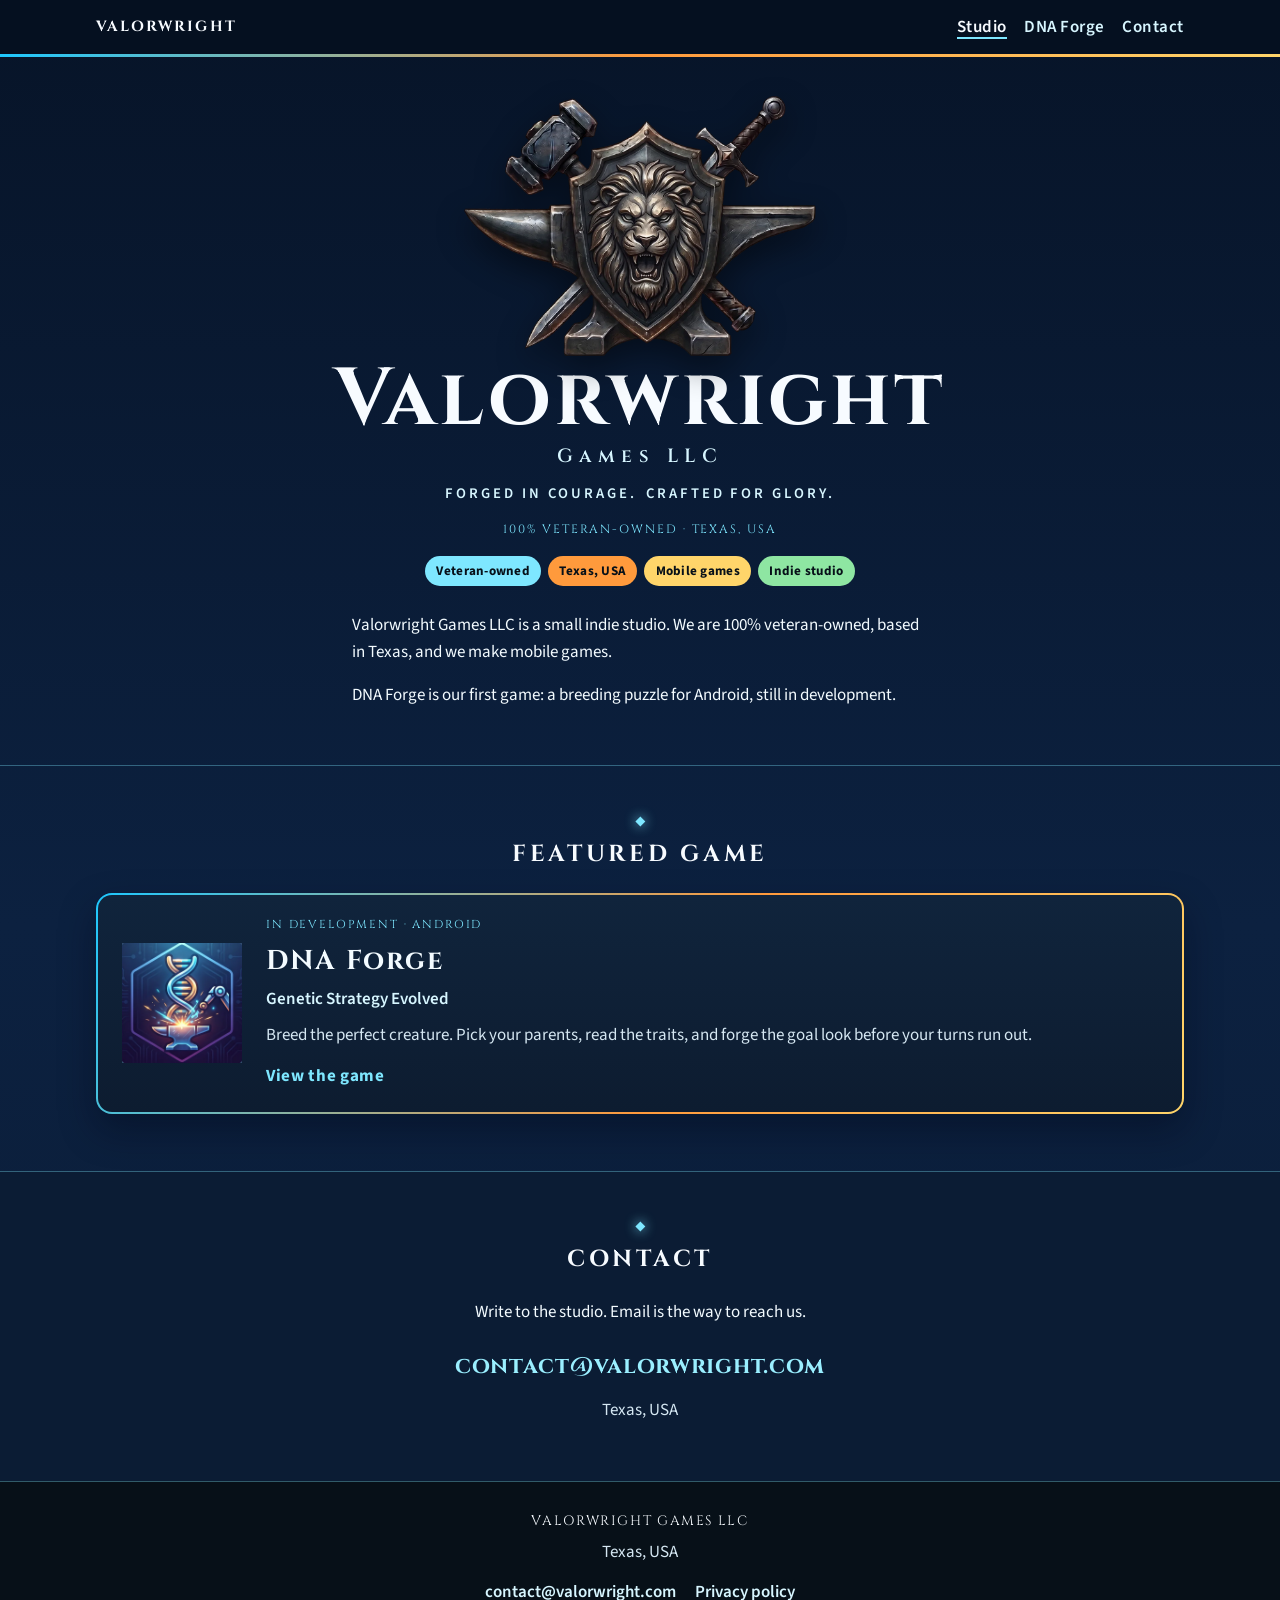
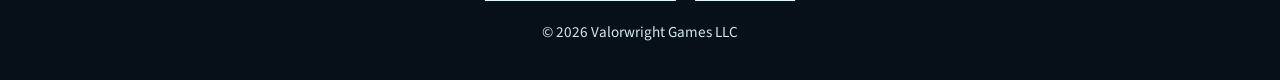
==== index.html @ 097fdd08 "Replace Kilgore with Texas, USA everywhere on the site. Location lines, metadata, structured data, a" ====
<!DOCTYPE html>
<html lang="en">
<head>
  <meta charset="utf-8">
  <meta name="viewport" content="width=device-width, initial-scale=1">
  <title>Valorwright Games — Forged in courage. Crafted for glory.</title>
  <meta name="description" content="Valorwright Games LLC is a 100% veteran-owned indie studio in Texas, USA, making mobile games. Forged in courage. Crafted for glory.">
  <meta name="author" content="Valorwright Games LLC">
  <meta name="theme-color" content="#071428">
  <link rel="canonical" href="https://valorwright.com/">
  <meta property="og:type" content="website">
  <meta property="og:site_name" content="Valorwright Games">
  <meta property="og:title" content="Valorwright Games — Forged in courage. Crafted for glory.">
  <meta property="og:description" content="A 100% veteran-owned indie studio in Texas, USA, making mobile games.">
  <meta property="og:url" content="https://valorwright.com/">
  <meta property="og:image" content="https://valorwright.com/assets/og.jpg">
  <meta property="og:image:width" content="1200">
  <meta property="og:image:height" content="630">
  <meta property="og:image:alt" content="Valorwright Games LLC. Forged in courage. Crafted for glory.">
  <meta name="twitter:card" content="summary_large_image">
  <meta name="twitter:title" content="Valorwright Games — Forged in courage. Crafted for glory.">
  <meta name="twitter:description" content="A 100% veteran-owned indie studio in Texas, USA, making mobile games.">
  <meta name="twitter:image" content="https://valorwright.com/assets/og.jpg">
  <meta name="twitter:image:alt" content="Valorwright Games LLC. Forged in courage. Crafted for glory.">
  <link rel="icon" href="/favicon.ico?v=2" sizes="any">
  <link rel="icon" type="image/png" href="/favicon-32.png?v=2" sizes="32x32">
  <link rel="apple-touch-icon" href="/apple-touch-icon.png?v=2">
  <link rel="preload" href="/fonts/cinzel-latin.woff2" as="font" type="font/woff2" crossorigin>
  <link rel="preload" href="/fonts/source-sans-3-latin.woff2" as="font" type="font/woff2" crossorigin>
  <link rel="preload" href="/assets/emblem.webp" as="image">
  <link rel="stylesheet" href="/css/styles.css?v=2">
  <script type="application/ld+json">
  {
    "@context": "https://schema.org",
    "@type": "Organization",
    "name": "Valorwright Games LLC",
    "url": "https://valorwright.com/",
    "logo": "https://valorwright.com/apple-touch-icon.png",
    "email": "contact@valorwright.com",
    "slogan": "Forged in courage. Crafted for glory.",
    "address": {
      "@type": "PostalAddress",
      "addressRegion": "TX",
      "addressCountry": "US"
    }
  }
  </script>
</head>
<body>
  <a class="skip" href="#content">Skip to content</a>
  <header class="site-header">
    <div class="wrap header-inner">
      <a class="brand" href="/">Valorwright</a>
      <nav aria-label="Primary">
        <ul>
          <li><a href="/" aria-current="page">Studio</a></li>
          <li><a href="/dna-forge/">DNA Forge</a></li>
          <li><a href="/#contact">Contact</a></li>
        </ul>
      </nav>
    </div>
  </header>
  <main id="content">
    <section class="hero wrap" aria-labelledby="studio-name">
      <img class="crest" src="/assets/emblem.webp" width="1100" height="814" alt="Studio crest: a bronze lion on a steel shield, set over an anvil with a hammer and a sword." fetchpriority="high">
      <h1 id="studio-name">Valorwright <span class="legal">Games LLC</span></h1>
      <p class="tagline">
        <span>Forged in courage.</span>
        <span>Crafted for glory.</span>
      </p>
      <p class="mark">100% veteran-owned · Texas, USA</p>
      <ul class="chips" aria-label="Studio at a glance">
        <li>Veteran-owned</li>
        <li>Texas, USA</li>
        <li>Mobile games</li>
        <li>Indie studio</li>
      </ul>
      <div class="lede">
        <p>Valorwright Games LLC is a small indie studio. We are 100% veteran-owned, based in Texas, and we make mobile games.</p>
        <p>DNA Forge is our first game: a breeding puzzle for Android, still in development.</p>
      </div>
    </section>

    <section class="section band" aria-labelledby="featured-title">
      <div class="wrap">
        <h2 class="section-title" id="featured-title">Featured game</h2>
        <article class="game-card">
          <a href="/dna-forge/">
            <img src="/assets/dna-forge-icon.webp" width="512" height="512" alt="" loading="lazy" decoding="async">
            <div>
              <p class="kicker">In development · Android</p>
              <h3>DNA Forge</h3>
              <p class="card-tag">Genetic Strategy Evolved</p>
              <p class="card-copy">Breed the perfect creature. Pick your parents, read the traits, and forge the goal look before your turns run out.</p>
              <p class="cta">View the game</p>
            </div>
          </a>
        </article>
      </div>
    </section>

    <section class="section contact-band" id="contact" aria-labelledby="contact-title">
      <div class="wrap contact-inner">
        <h2 class="section-title" id="contact-title">Contact</h2>
        <p>Write to the studio. Email is the way to reach us.</p>
        <a class="mail" href="mailto:contact@valorwright.com">contact@valorwright.com</a>
        <p class="where">Texas, USA</p>
      </div>
    </section>
  </main>
  <footer class="site-footer">
    <div class="wrap">
      <p class="footer-brand">Valorwright Games LLC</p>
      <p class="footer-place">Texas, USA</p>
      <ul class="footer-links">
        <li><a href="mailto:contact@valorwright.com">contact@valorwright.com</a></li>
        <li><a href="/privacy/">Privacy policy</a></li>
      </ul>
      <p class="copyright">© 2026 Valorwright Games LLC</p>
    </div>
  </footer>
</body>
</html>
---- css/styles.css ----
/* Valorwright Games — studio site
   Palette sampled from the studio mark: slate #182727, brass, steel.
   Cinzel and Source Sans 3 are self-hosted (SIL OFL). No third-party requests. */

@font-face {
  font-family: "Cinzel";
  font-style: normal;
  font-weight: 400 900;
  font-display: swap;
  src: url("../fonts/cinzel-latin.woff2") format("woff2");
  unicode-range: U+0000-00FF, U+0131, U+0152-0153, U+02BB-02BC, U+02C6, U+02DA, U+02DC, U+0304, U+0308, U+0329, U+2000-206F, U+20AC, U+2122, U+2191, U+2193, U+2212, U+2215, U+FEFF, U+FFFD;
}

@font-face {
  font-family: "Source Sans 3";
  font-style: normal;
  font-weight: 200 900;
  font-display: swap;
  src: url("../fonts/source-sans-3-latin.woff2") format("woff2");
  unicode-range: U+0000-00FF, U+0131, U+0152-0153, U+02BB-02BC, U+02C6, U+02DA, U+02DC, U+0304, U+0308, U+0329, U+2000-206F, U+20AC, U+2122, U+2191, U+2193, U+2212, U+2215, U+FEFF, U+FFFD;
}

:root {
  --bg: #071428;
  --bg-deep: #071018;
  --raised: #10243c;
  --ink: #f3fbff;
  --muted: #d5e7f2;
  --brass: #ffd56a;
  --brass-deep: #7ee7ff;
  --steel: #d7f6ff;
  --line: rgba(126, 231, 255, 0.35);
  --serif: "Cinzel", "Palatino Linotype", Palatino, "Times New Roman", serif;
  --sans: "Source Sans 3", "Segoe UI", Helvetica, Arial, sans-serif;
  --wrap: 68rem;
  --lab: #071428;
  --lab-ink: #f3fbff;
  --lab-muted: #d5e7f2;
  --cyan: #7ee7ff;
  --amber: #ff9a3c;
  --green: #8ee6a2;
  --heading: #f7fbff;
}

*,
*::before,
*::after {
  box-sizing: border-box;
}

html {
  scroll-behavior: smooth;
}

body {
  margin: 0;
  min-height: 100vh;
  display: flex;
  flex-direction: column;
  background-color: #071428;
  background-image: linear-gradient(180deg, #071428 0%, #0c2140 55%, #0a1c36 100%);
  color: var(--ink);
  font-family: var(--sans);
  font-size: 1.0625rem;
  font-weight: 400;
  line-height: 1.6;
  color-scheme: dark;
}

main {
  flex: 1;
}

img {
  max-width: 100%;
  height: auto;
}

a {
  color: #9aefff;
  text-underline-offset: 0.16em;
}

a:hover {
  color: #fff1c9;
}

:focus-visible {
  outline: 2px solid #9aefff;
  outline-offset: 3px;
}

::selection {
  background: #1ec8ff;
  color: #071018;
}

.skip {
  position: absolute;
  left: 0.75rem;
  top: 0.75rem;
  transform: translateY(-200%);
  background: var(--ink);
  color: var(--bg);
  padding: 0.45rem 0.75rem;
  z-index: 30;
  font-weight: 600;
  text-decoration: none;
}

.skip:focus {
  transform: none;
}

.wrap {
  width: min(100% - 2rem, var(--wrap));
  margin-inline: auto;
}

.site-header {
  position: sticky;
  top: 0;
  z-index: 10;
  background: rgba(6, 16, 32, 0.94);
  border-bottom: 0;
}

.site-header::after {
  content: "";
  display: block;
  height: 3px;
  background: linear-gradient(90deg, #1ec8ff, #ff9a3c, #ffd56a);
}

.header-inner {
  display: flex;
  flex-wrap: wrap;
  align-items: center;
  justify-content: space-between;
  gap: 0.4rem 1.25rem;
  padding-block: 0.85rem;
}

.brand {
  font-family: var(--serif);
  font-weight: 700;
  letter-spacing: 0.14em;
  text-transform: uppercase;
  text-decoration: none;
  color: var(--heading);
  font-size: 0.92rem;
}

.brand:hover {
  color: var(--ink);
}

nav ul {
  display: flex;
  flex-wrap: wrap;
  gap: 0.35rem 1.1rem;
  list-style: none;
  margin: 0;
  padding: 0;
}

nav a {
  color: var(--steel);
  text-decoration: none;
  font-weight: 600;
  letter-spacing: 0.03em;
}

nav a:hover,
nav a[aria-current="page"] {
  color: var(--heading);
}

nav a[aria-current="page"] {
  box-shadow: inset 0 -2px 0 var(--cyan);
}

.hero {
  padding: 1.35rem 0 2.75rem;
  text-align: center;
}

.crest {
  display: block;
  width: min(100%, 18rem);
  margin: 0.4rem auto 0;
  filter: drop-shadow(0 12px 16px rgba(0, 0, 0, 0.45));
}

.hero h1 {
  margin: 0.35rem 0 0;
  font-family: var(--serif);
  font-weight: 700;
  font-size: clamp(1.7rem, 7.4vw, 5.05rem);
  letter-spacing: 0.045em;
  line-height: 0.95;
  color: var(--heading);
  text-wrap: balance;
}

.hero h1 .legal {
  display: block;
  margin-top: 0.55rem;
  font-size: clamp(0.82rem, 2vw, 1.2rem);
  letter-spacing: 0.34em;
  font-weight: 600;
  color: var(--steel);
  text-shadow: none;
}

.tagline {
  display: flex;
  flex-wrap: wrap;
  justify-content: center;
  gap: 0.15rem 0.55rem;
  margin: 1rem 0 0;
  color: var(--steel);
  font-weight: 600;
  letter-spacing: 0.14em;
  text-transform: uppercase;
  font-size: 0.78rem;
}

.mark {
  margin: 0.9rem 0 0;
  font-family: var(--serif);
  font-size: 0.75rem;
  letter-spacing: 0.16em;
  text-transform: uppercase;
  color: var(--cyan);
}

.chips {
  display: flex;
  flex-wrap: wrap;
  justify-content: center;
  gap: 0.45rem;
  margin: 1.1rem 0 0;
  padding: 0;
  list-style: none;
}

.chips li {
  padding: 0.28rem 0.7rem;
  border-radius: 999px;
  font-size: 0.82rem;
  font-weight: 700;
  letter-spacing: 0.02em;
  color: #071018;
}

.chips li:nth-child(1) { background: var(--cyan); }
.chips li:nth-child(2) { background: var(--amber); }
.chips li:nth-child(3) { background: var(--brass); }
.chips li:nth-child(4) { background: var(--green); }

.lede {
  max-width: 36rem;
  margin: 1.6rem auto 0;
  text-align: left;
}

.lede p,
.prose p {
  margin: 0 0 1rem;
}

.lede p:last-child,
.prose p:last-child {
  margin-bottom: 0;
}

.section {
  padding: 2.4rem 0 2.8rem;
}

.band {
  border-top: 1px solid var(--line);
}

.section-title {
  margin: 0 0 1.25rem;
  text-align: center;
  font-family: var(--serif);
  font-weight: 700;
  font-size: clamp(1.1rem, 2.3vw, 1.45rem);
  letter-spacing: 0.16em;
  text-transform: uppercase;
  text-wrap: balance;
  color: var(--heading);
}

.section-title::before {
  content: "";
  display: block;
  width: 0.42rem;
  height: 0.42rem;
  margin: 0 auto 0.7rem;
  background: var(--cyan);
  transform: rotate(45deg);
  box-shadow: 0 0 12px var(--cyan);
}

.game-card a {
  display: grid;
  gap: 1.1rem;
  align-items: center;
  padding: 1.1rem;
  text-decoration: none;
  color: inherit;
  background:
    linear-gradient(#10243c, #0d1c30) padding-box,
    linear-gradient(120deg, #1ec8ff, #ff9a3c 55%, #ffd56a) border-box;
  border: 2px solid transparent;
  border-radius: 1rem;
  box-shadow: 0 16px 36px rgba(0, 8, 24, 0.4);
  transition: transform 0.18s ease, box-shadow 0.18s ease;
}

.game-card a:hover {
  transform: translateY(-3px);
  box-shadow: 0 0 28px rgba(80, 210, 255, 0.28), 0 18px 36px rgba(0, 8, 24, 0.45);
  color: inherit;
}

.game-card img {
  width: 6.25rem;
  justify-self: center;
}

.kicker {
  margin: 0 0 0.3rem;
  font-family: var(--serif);
  font-size: 0.72rem;
  letter-spacing: 0.16em;
  text-transform: uppercase;
  color: var(--cyan);
}

.game-card h3 {
  margin: 0;
  font-family: var(--serif);
  font-size: 1.7rem;
  letter-spacing: 0.06em;
  font-weight: 700;
}

.card-tag {
  margin: 0.2rem 0 0.55rem;
  color: var(--steel);
  font-weight: 600;
}

.card-copy {
  margin: 0;
  color: var(--muted);
}

.cta {
  display: inline-block;
  margin: 0.85rem 0 0;
  color: var(--cyan);
  font-weight: 700;
  letter-spacing: 0.04em;
}

.game-card a:hover .cta {
  text-decoration: underline;
  text-underline-offset: 0.16em;
}

.contact-band {
  background: #0b1c34;
  border-top: 1px solid var(--line);
}

.contact-inner {
  max-width: 36rem;
  margin-inline: auto;
  text-align: center;
}

.mail {
  display: inline-block;
  margin-top: 0.35rem;
  font-family: var(--serif);
  font-size: clamp(1.05rem, 2.4vw, 1.45rem);
  letter-spacing: 0.03em;
  font-weight: 700;
  text-decoration: none;
}

.mail:hover {
  text-decoration: underline;
  text-underline-offset: 0.16em;
}

.where {
  margin: 0.7rem 0 0;
  color: var(--muted);
}

.site-footer {
  background: var(--bg-deep);
  border-top: 1px solid var(--line);
  padding: 1.8rem 0 2.2rem;
  color: var(--muted);
  text-align: center;
}

.footer-brand {
  margin: 0;
  font-family: var(--serif);
  letter-spacing: 0.12em;
  text-transform: uppercase;
  color: var(--heading);
  font-size: 0.85rem;
}

.footer-place {
  margin: 0.35rem 0 0;
}

.footer-links {
  display: flex;
  flex-wrap: wrap;
  justify-content: center;
  gap: 0.4rem 1.2rem;
  list-style: none;
  margin: 0.85rem 0 0;
  padding: 0;
}

.footer-links a {
  color: var(--steel);
  font-weight: 600;
}

.footer-links a:hover,
.footer-links a[aria-current="page"] {
  color: var(--brass);
}

.copyright {
  margin: 0.85rem 0 0;
  font-size: 0.95rem;
}

/* DNA Forge — lab canvas inside the studio frame */
body.page-game {
  background: var(--lab);
}

.game-main {
  background: var(--lab);
  color: var(--lab-ink);
}

.game-hero {
  margin: 0;
  background: transparent;
  padding: 1.6rem 1rem 0.4rem;
}

.game-hero h1 {
  margin: 0;
  line-height: 0;
}

.game-hero img {
  display: block;
  width: min(100%, 46rem);
  height: auto;
  margin-inline: auto;
}

.game-wrap {
  padding-bottom: 3rem;
}

.status-row {
  display: flex;
  flex-wrap: wrap;
  align-items: center;
  gap: 0.9rem 1.15rem;
  margin-top: 1.4rem;
}

.app-icon {
  width: 4.75rem;
  height: auto;
}

.badge {
  display: inline-block;
  margin: 0;
  padding: 0.28rem 0.6rem;
  border: 1px solid var(--cyan);
  border-radius: 999px;
  color: var(--cyan);
  background: rgba(80, 200, 255, 0.1);
  font-family: var(--serif);
  font-size: 0.72rem;
  letter-spacing: 0.14em;
  text-transform: uppercase;
}

.status-line {
  margin: 0.4rem 0 0;
  color: var(--lab-muted);
}

.pitch {
  margin: 1.6rem 0 1.8rem;
  padding: 0 0 0 0.95rem;
  border-left: 2px solid var(--amber);
  color: #f7fbff;
  font-size: clamp(1.2rem, 2.3vw, 1.55rem);
  line-height: 1.45;
  font-weight: 600;
}

.pitch p {
  margin: 0;
}

.game-main .section-title {
  color: var(--lab-ink);
}

.game-main .section-title::before {
  background: var(--cyan);
}

.game-main a {
  color: var(--cyan);
}

.game-main a:hover {
  color: var(--amber);
}

.split {
  display: grid;
  gap: 2rem;
}

.facts {
  margin: 0;
  display: grid;
  gap: 0.55rem;
}

.facts div {
  display: grid;
  grid-template-columns: 6.6rem 1fr;
  gap: 0.55rem;
  align-items: center;
  padding: 0.55rem 0.7rem;
  border-radius: 0.55rem;
  background: rgba(80, 200, 255, 0.1);
  border: 1px solid var(--line);
}

.facts dt {
  margin: 0;
  font-family: var(--serif);
  font-size: 0.72rem;
  letter-spacing: 0.12em;
  text-transform: uppercase;
  color: var(--cyan);
}

.facts div:nth-child(2) dt { color: var(--amber); }
.facts div:nth-child(3) dt { color: var(--brass); }
.facts div:nth-child(4) dt { color: var(--green); }

.facts dd {
  margin: 0;
}

.play-soon {
  display: inline-block;
  margin: 1.15rem 0 0;
  padding: 0.65rem 0.85rem;
  border: 1px dashed rgba(197, 213, 222, 0.55);
  color: #c5d5de;
  background: rgba(6, 12, 20, 0.4);
  font-weight: 600;
  letter-spacing: 0.02em;
  cursor: default;
}

.feature-list {
  list-style: none;
  margin: 0 auto;
  padding: 0;
  max-width: 42rem;
}

.feature-list li {
  position: relative;
  padding: 0.8rem 0 0.8rem 1.35rem;
  border-bottom: 1px solid rgba(182, 236, 248, 0.16);
}

.feature-list li::before {
  content: "";
  position: absolute;
  left: 0;
  top: 1.15rem;
  width: 0.42rem;
  height: 0.42rem;
  background: var(--cyan);
  transform: rotate(45deg);
}

.feature-list li:nth-child(3n)::before { background: var(--amber); }
.feature-list li:nth-child(3n+2)::before { background: var(--brass); }

.gallery {
  display: grid;
  gap: 1.4rem;
}

.gallery figure {
  margin: 0;
}

.gallery img {
  display: block;
  width: 100%;
  border: 1px solid rgba(182, 236, 248, 0.22);
}

.gallery figcaption {
  margin-top: 0.45rem;
  color: var(--lab-muted);
  font-size: 0.95rem;
}

.back {
  margin: 2rem 0 0;
}

/* Privacy and 404 */
.page-head {
  padding: 2rem 0 0.5rem;
  text-align: center;
}

.page-title {
  margin: 0.2rem 0 0.55rem;
  font-family: var(--serif);
  font-weight: 700;
  font-size: clamp(1.8rem, 5vw, 3rem);
  letter-spacing: 0.08em;
  text-transform: uppercase;
  text-wrap: balance;
}

.effective {
  margin: 0;
  color: var(--brass);
  font-family: var(--serif);
  font-size: 0.75rem;
  letter-spacing: 0.14em;
  text-transform: uppercase;
}

.policy {
  max-width: 40rem;
  margin: 0 auto;
  padding-bottom: 3rem;
}

.policy h2 {
  margin: 2rem 0 0.6rem;
  font-family: var(--serif);
  font-size: 1.15rem;
  letter-spacing: 0.1em;
  text-transform: uppercase;
  text-align: left;
}

.policy h2::before {
  content: "";
  display: block;
  width: 0.38rem;
  height: 0.38rem;
  margin: 0 0 0.55rem;
  background: var(--cyan);
  transform: rotate(45deg);
}

.policy h3 {
  margin: 1.4rem 0 0.4rem;
  font-family: var(--serif);
  font-size: 0.95rem;
  letter-spacing: 0.08em;
  text-transform: uppercase;
  color: var(--brass);
}

.policy a {
  font-weight: 600;
}

.not-found {
  padding-top: 2rem;
  padding-bottom: 3rem;
}

.not-found .crest {
  width: min(100%, 12rem);
  margin-bottom: 0.5rem;
}

.not-found p {
  max-width: 28rem;
  margin-inline: auto;
  color: var(--muted);
}

.not-found-links {
  display: flex;
  flex-wrap: wrap;
  justify-content: center;
  gap: 0.5rem 1.3rem;
  margin-top: 1.2rem;
  font-weight: 700;
}

@media (max-width: 36rem) {
  .header-inner {
    justify-content: center;
  }

  nav ul {
    justify-content: center;
  }

  .hero h1 .legal {
    letter-spacing: 0.22em;
  }

  .tagline {
    letter-spacing: 0.08em;
    font-size: 0.72rem;
  }
}

@media (min-width: 48rem) {
  .wrap {
    width: min(100% - 3rem, var(--wrap));
  }

  .hero {
    padding: 2rem 0 3.5rem;
  }

  .crest {
    width: min(100%, 22rem);
  }

  .tagline {
    letter-spacing: 0.2em;
    font-size: 0.92rem;
  }

  .section {
    padding: 3.2rem 0 3.6rem;
  }

  .game-card a {
    grid-template-columns: auto 1fr;
    gap: 1.5rem;
    padding: 1.35rem 1.5rem;
  }

  .game-card img {
    width: 7.5rem;
  }

  .split {
    grid-template-columns: 1.35fr 0.8fr;
    gap: 2.75rem;
    align-items: start;
  }

  .gallery {
    grid-template-columns: 1fr 1fr;
    align-items: start;
    gap: 1.5rem;
  }
}

@media (prefers-reduced-motion: reduce) {
  html {
    scroll-behavior: auto;
  }

  .game-card a,
  .game-card a:hover {
    transition: none;
    transform: none;
  }
}

@media print {
  .skip {
    display: none;
  }

  body,
  .site-header,
  .site-footer,
  .contact-band,
  .game-main,
  .game-card a {
    background: #fff !important;
    color: #1a1a1a !important;
    box-shadow: none !important;
  }

  a,
  .brand,
  .footer-brand,
  .mark,
  .section-title,
  .policy h3,
  .facts dt {
    color: #1a1a1a !important;
  }

  .site-header {
    position: static;
  }
}
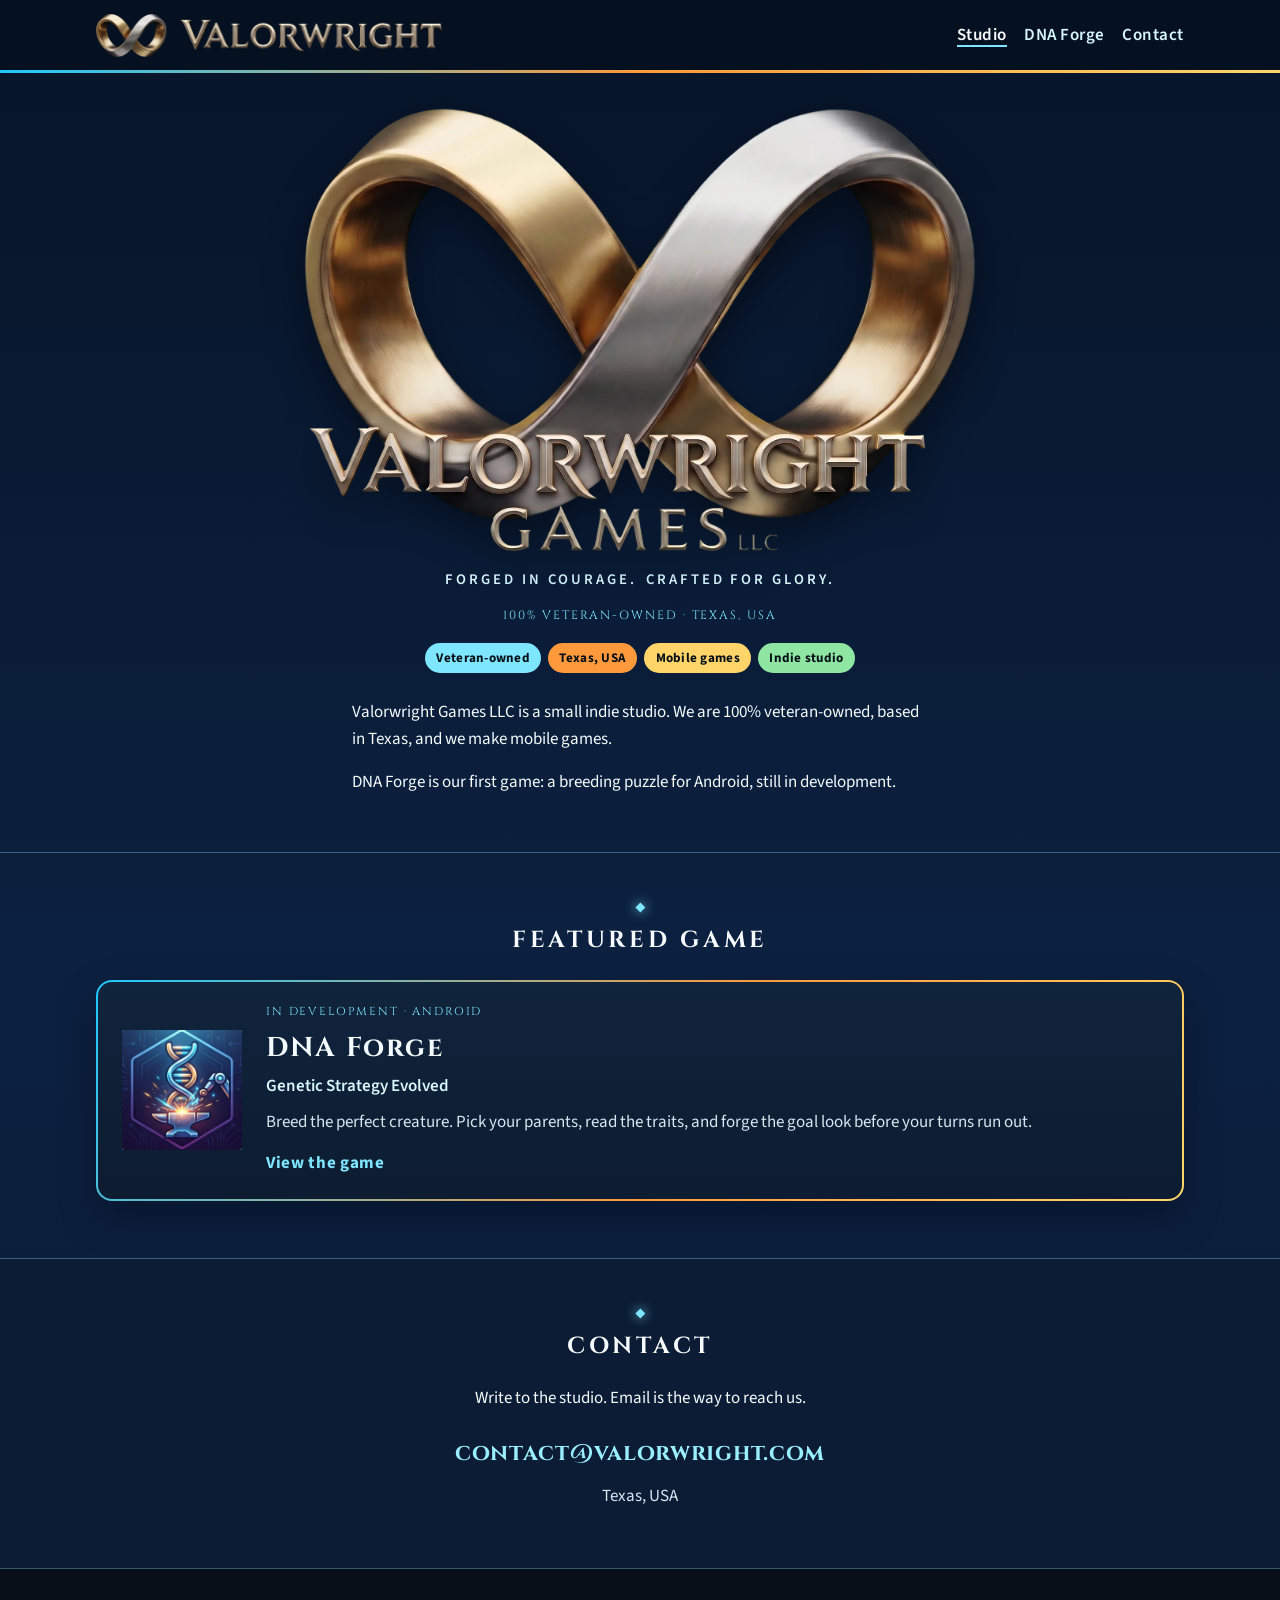
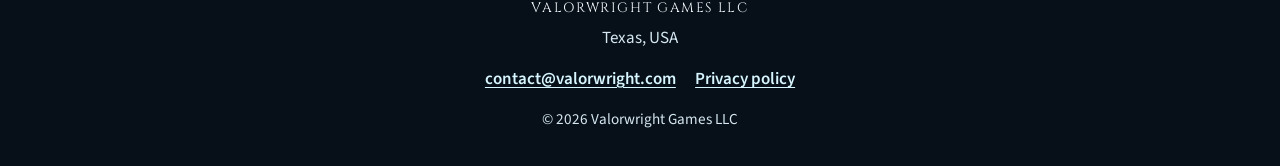
==== commit 3077ec10: "Replace the lion crest with the infinity studio logo. The home hero uses the full gold-and-silver lo" ====
--- a/index.html
+++ b/index.html
@@ -22,13 +22,13 @@
   <meta name="twitter:description" content="A 100% veteran-owned indie studio in Texas, USA, making mobile games.">
   <meta name="twitter:image" content="https://valorwright.com/assets/og.jpg">
   <meta name="twitter:image:alt" content="Valorwright Games LLC. Forged in courage. Crafted for glory.">
-  <link rel="icon" href="/favicon.ico?v=2" sizes="any">
-  <link rel="icon" type="image/png" href="/favicon-32.png?v=2" sizes="32x32">
-  <link rel="apple-touch-icon" href="/apple-touch-icon.png?v=2">
+  <link rel="icon" href="/favicon.ico?v=3" sizes="any">
+  <link rel="icon" type="image/png" href="/favicon-32.png?v=3" sizes="32x32">
+  <link rel="apple-touch-icon" href="/apple-touch-icon.png?v=3">
   <link rel="preload" href="/fonts/cinzel-latin.woff2" as="font" type="font/woff2" crossorigin>
   <link rel="preload" href="/fonts/source-sans-3-latin.woff2" as="font" type="font/woff2" crossorigin>
-  <link rel="preload" href="/assets/emblem.webp" as="image">
-  <link rel="stylesheet" href="/css/styles.css?v=2">
+  <link rel="preload" href="/assets/logo.webp" as="image">
+  <link rel="stylesheet" href="/css/styles.css?v=5">
   <script type="application/ld+json">
   {
     "@context": "https://schema.org",
@@ -50,7 +50,7 @@
   <a class="skip" href="#content">Skip to content</a>
   <header class="site-header">
     <div class="wrap header-inner">
-      <a class="brand" href="/">Valorwright</a>
+      <a class="brand" href="/"><img src="/assets/brand.webp" width="1400" height="175" alt="Valorwright"></a>
       <nav aria-label="Primary">
         <ul>
           <li><a href="/" aria-current="page">Studio</a></li>
@@ -62,8 +62,9 @@
   </header>
   <main id="content">
     <section class="hero wrap" aria-labelledby="studio-name">
-      <img class="crest" src="/assets/emblem.webp" width="1100" height="814" alt="Studio crest: a bronze lion on a steel shield, set over an anvil with a hammer and a sword." fetchpriority="high">
-      <h1 id="studio-name">Valorwright <span class="legal">Games LLC</span></h1>
+      <h1 id="studio-name">
+        <img class="lockup" src="/assets/logo.webp" width="1700" height="1125" alt="Valorwright Games LLC" fetchpriority="high">
+      </h1>
       <p class="tagline">
         <span>Forged in courage.</span>
         <span>Crafted for glory.</span>
--- a/css/styles.css
+++ b/css/styles.css
@@ -1,5 +1,5 @@
 /* Valorwright Games — studio site
-   Palette sampled from the studio mark: slate #182727, brass, steel.
+   Palette: navy, brass, and steel, with the gold-and-silver infinity mark.
    Cinzel and Source Sans 3 are self-hosted (SIL OFL). No third-party requests. */
 
 @font-face {
@@ -142,17 +142,21 @@
 }
 
 .brand {
-  font-family: var(--serif);
-  font-weight: 700;
-  letter-spacing: 0.14em;
-  text-transform: uppercase;
+  display: inline-flex;
+  align-items: center;
+  max-width: 100%;
+  line-height: 0;
   text-decoration: none;
-  color: var(--heading);
-  font-size: 0.92rem;
-}
-
-.brand:hover {
-  color: var(--ink);
+}
+
+.brand img {
+  display: block;
+  width: min(100%, 17.6rem);
+  height: auto;
+}
+
+.brand:hover img {
+  filter: brightness(1.08);
 }
 
 nav ul {
@@ -185,32 +189,23 @@
   text-align: center;
 }
 
+.lockup {
+  display: block;
+  width: min(100%, 36rem);
+  margin: 0.15rem auto 0;
+  filter: drop-shadow(0 16px 20px rgba(0, 0, 0, 0.42));
+}
+
+.hero h1 {
+  margin: 0;
+  line-height: 0;
+}
+
 .crest {
   display: block;
-  width: min(100%, 18rem);
-  margin: 0.4rem auto 0;
+  width: min(78%, 15rem);
+  margin: 0.2rem auto 0.7rem;
   filter: drop-shadow(0 12px 16px rgba(0, 0, 0, 0.45));
-}
-
-.hero h1 {
-  margin: 0.35rem 0 0;
-  font-family: var(--serif);
-  font-weight: 700;
-  font-size: clamp(1.7rem, 7.4vw, 5.05rem);
-  letter-spacing: 0.045em;
-  line-height: 0.95;
-  color: var(--heading);
-  text-wrap: balance;
-}
-
-.hero h1 .legal {
-  display: block;
-  margin-top: 0.55rem;
-  font-size: clamp(0.82rem, 2vw, 1.2rem);
-  letter-spacing: 0.34em;
-  font-weight: 600;
-  color: var(--steel);
-  text-shadow: none;
 }
 
 .tagline {
@@ -474,7 +469,8 @@
 
 .game-hero img {
   display: block;
-  width: min(100%, 46rem);
+  width: min(85%, 39rem);
+  max-width: 2036px;
   height: auto;
   margin-inline: auto;
 }
@@ -717,8 +713,8 @@
 }
 
 .not-found .crest {
-  width: min(100%, 12rem);
-  margin-bottom: 0.5rem;
+  width: min(78%, 16rem);
+  margin-bottom: 0.85rem;
 }
 
 .not-found p {
@@ -745,10 +741,6 @@
     justify-content: center;
   }
 
-  .hero h1 .legal {
-    letter-spacing: 0.22em;
-  }
-
   .tagline {
     letter-spacing: 0.08em;
     font-size: 0.72rem;
@@ -764,8 +756,12 @@
     padding: 2rem 0 3.5rem;
   }
 
-  .crest {
-    width: min(100%, 22rem);
+  .brand img {
+    width: 21.6rem;
+  }
+
+  .lockup {
+    width: min(100%, 42rem);
   }
 
   .tagline {
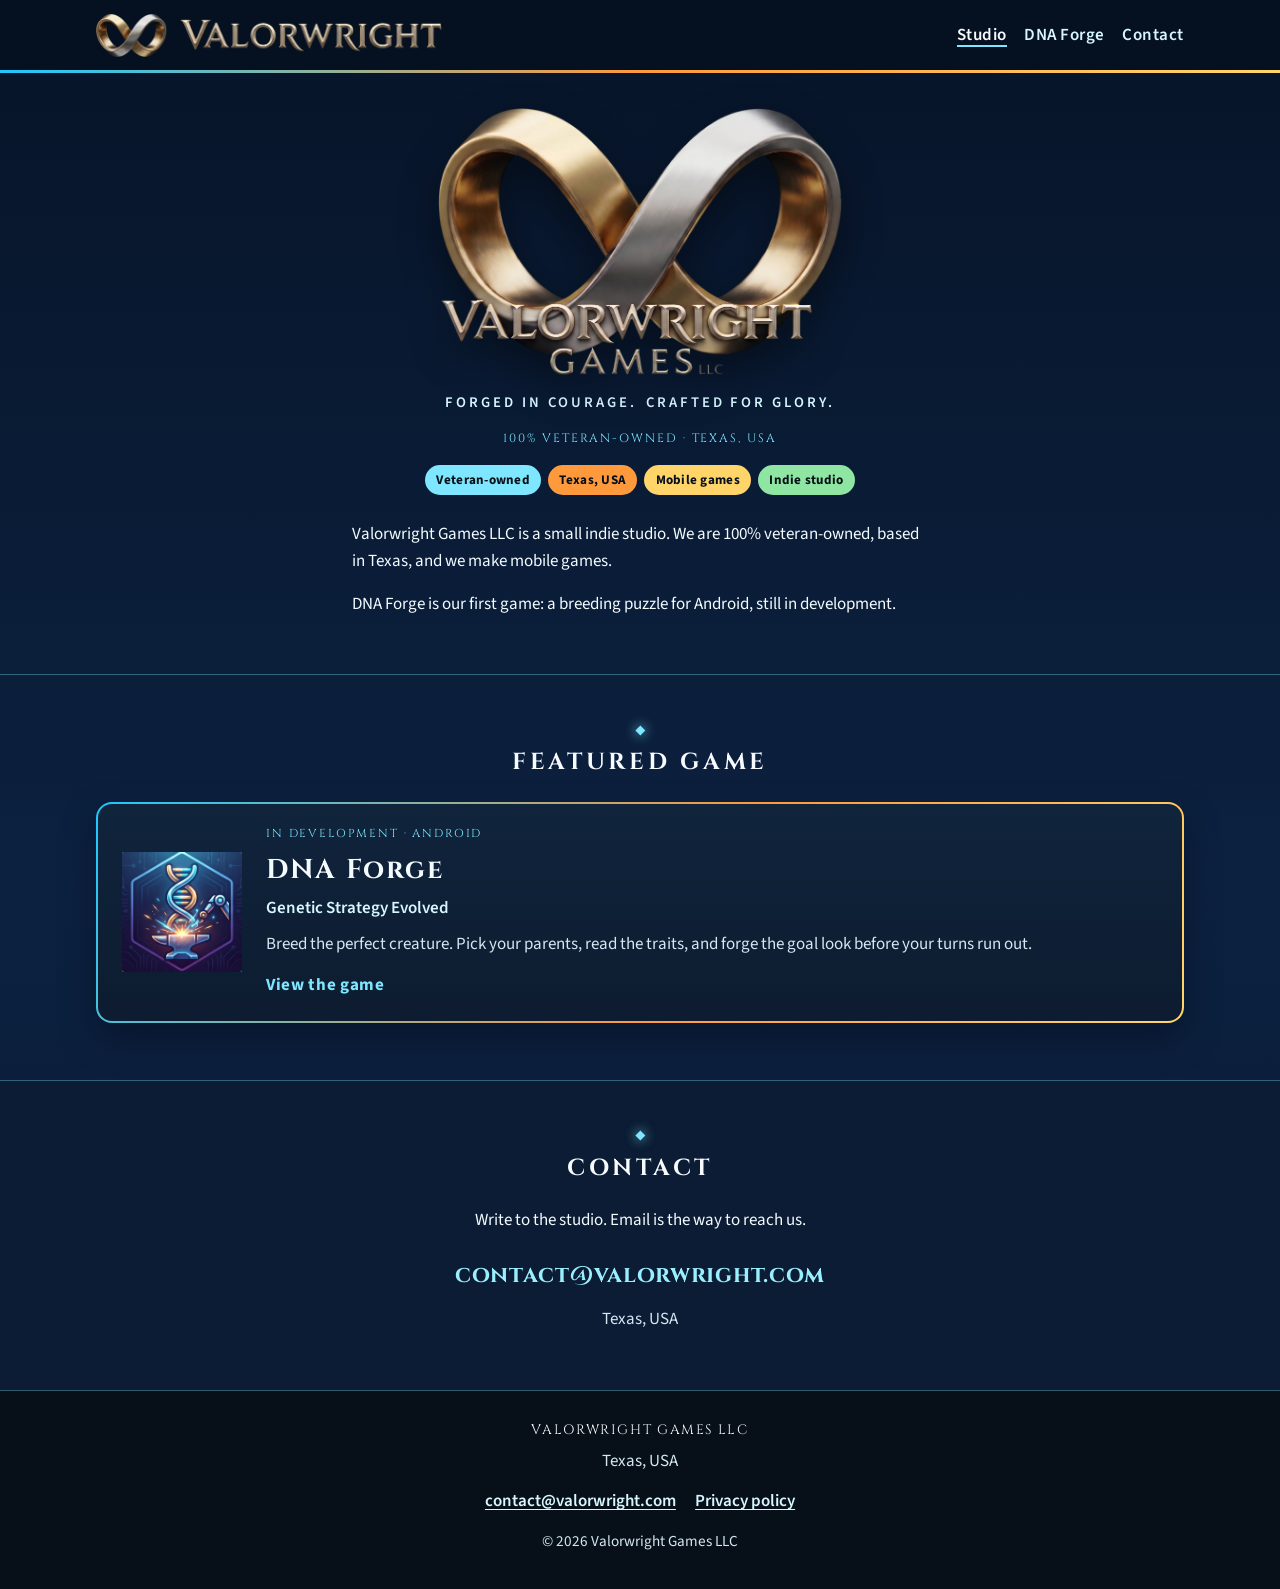
==== commit ba672350: "Make the home hero lockup smaller. The infinity logo was dominating the hero. It now renders at abou" ====
--- a/index.html
+++ b/index.html
@@ -28,7 +28,7 @@
   <link rel="preload" href="/fonts/cinzel-latin.woff2" as="font" type="font/woff2" crossorigin>
   <link rel="preload" href="/fonts/source-sans-3-latin.woff2" as="font" type="font/woff2" crossorigin>
   <link rel="preload" href="/assets/logo.webp" as="image">
-  <link rel="stylesheet" href="/css/styles.css?v=5">
+  <link rel="stylesheet" href="/css/styles.css?v=6">
   <script type="application/ld+json">
   {
     "@context": "https://schema.org",
--- a/css/styles.css
+++ b/css/styles.css
@@ -191,7 +191,7 @@
 
 .lockup {
   display: block;
-  width: min(100%, 36rem);
+  width: min(60%, 21.6rem);
   margin: 0.15rem auto 0;
   filter: drop-shadow(0 16px 20px rgba(0, 0, 0, 0.42));
 }
@@ -761,7 +761,7 @@
   }
 
   .lockup {
-    width: min(100%, 42rem);
+    width: min(100%, 25.2rem);
   }
 
   .tagline {
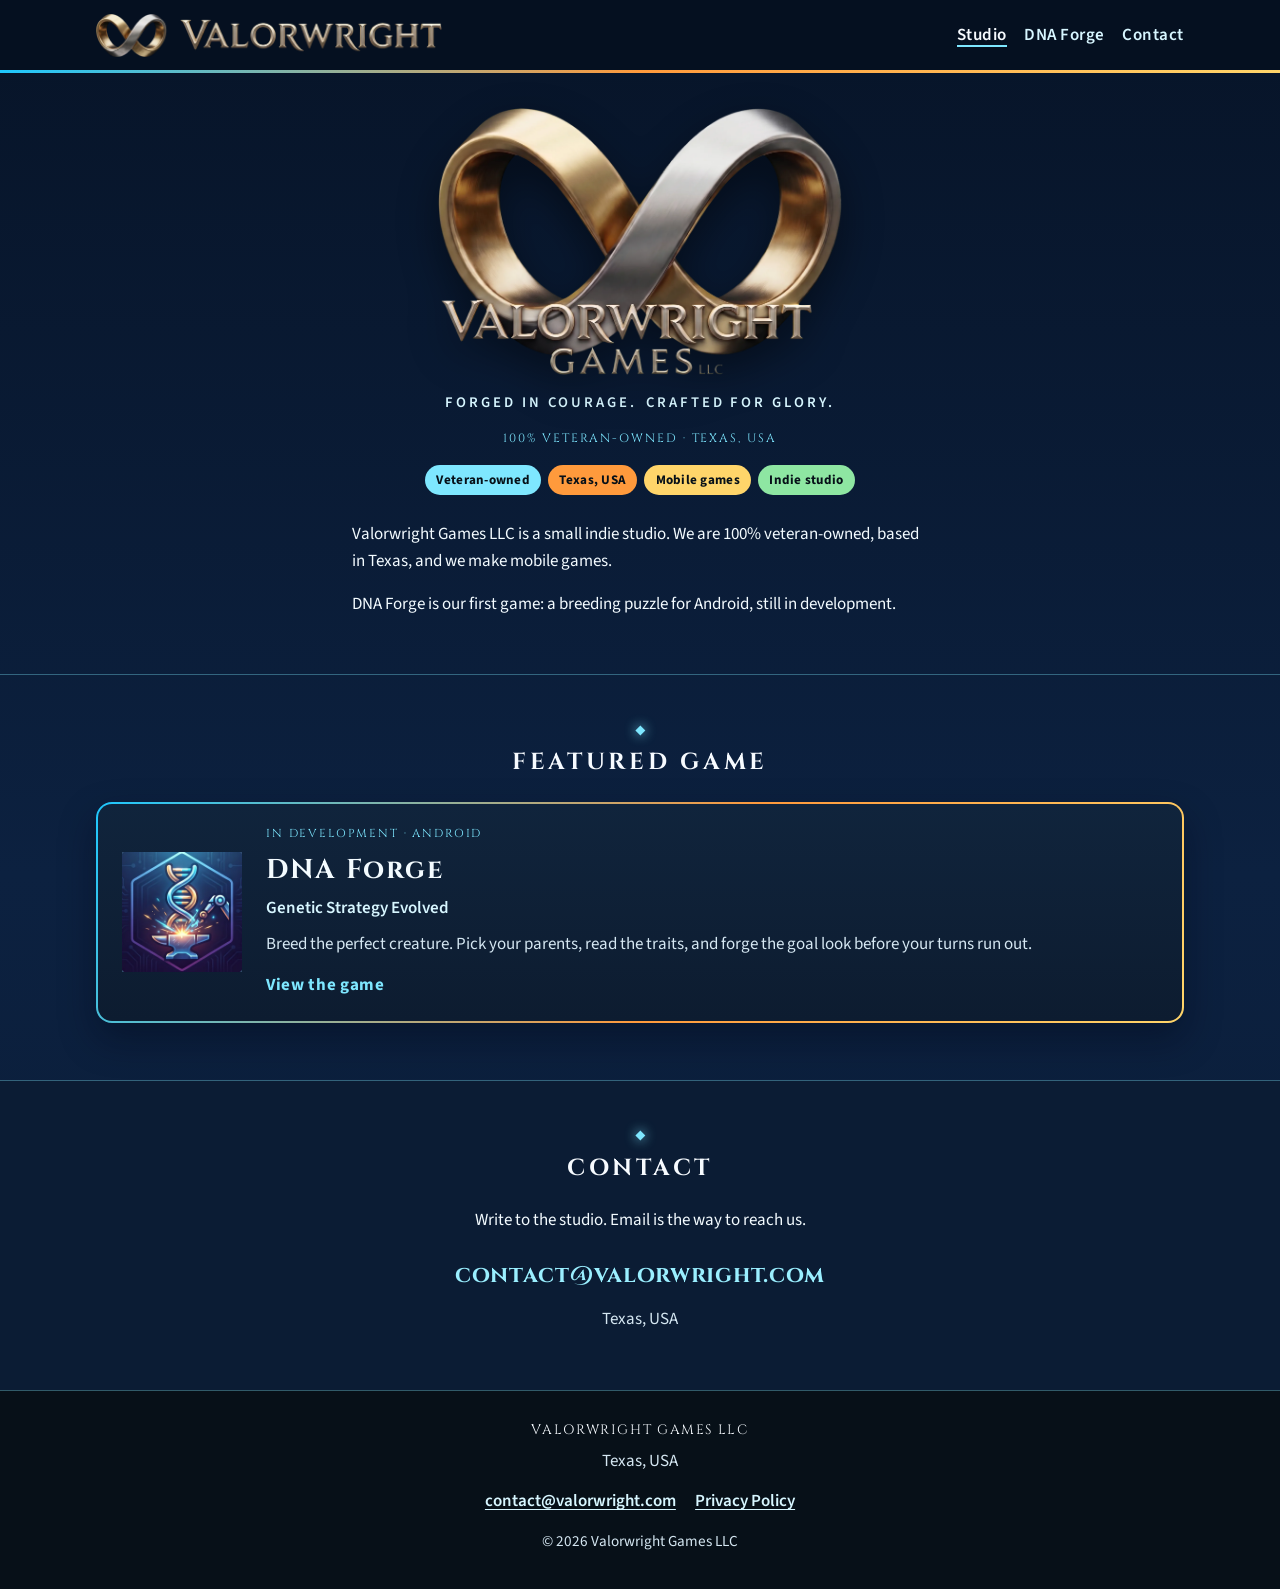
==== commit 89d15997: "Rewrite the privacy policy for DNA Forge and the website. Describe on-device saves, optional bug rep" ====
--- a/index.html
+++ b/index.html
@@ -115,7 +115,7 @@
       <p class="footer-place">Texas, USA</p>
       <ul class="footer-links">
         <li><a href="mailto:contact@valorwright.com">contact@valorwright.com</a></li>
-        <li><a href="/privacy/">Privacy policy</a></li>
+        <li><a href="/privacy/">Privacy Policy</a></li>
       </ul>
       <p class="copyright">© 2026 Valorwright Games LLC</p>
     </div>
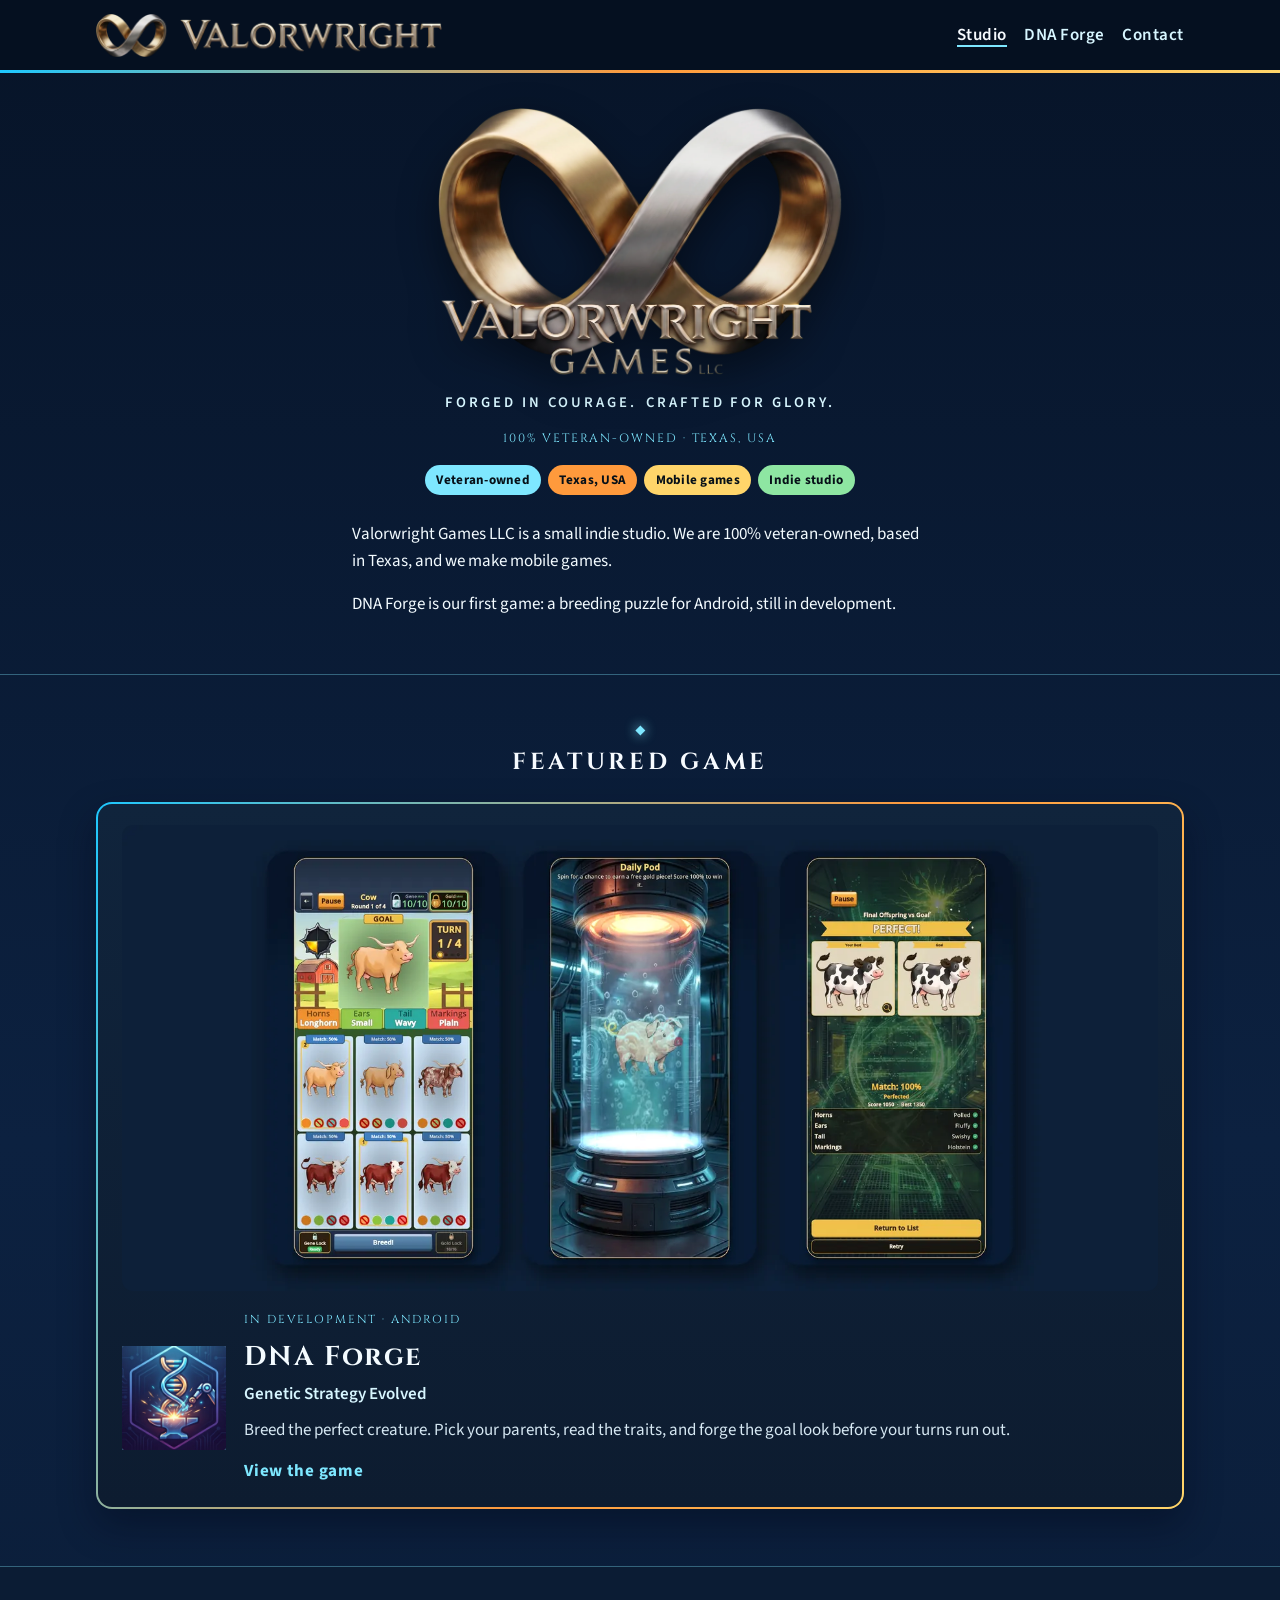
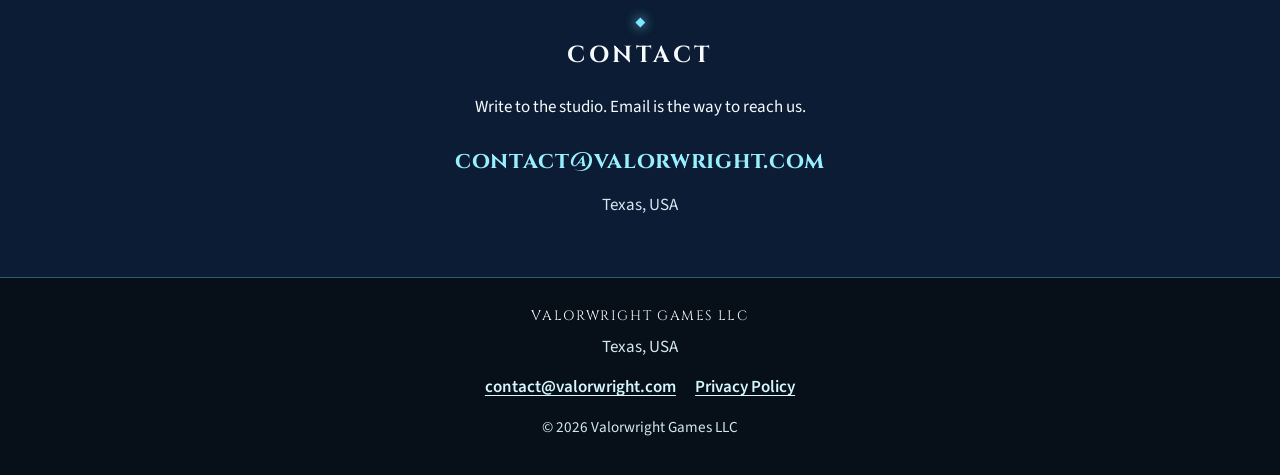
==== commit e7ebb4d2: "Add DNA Forge gameplay screenshots to the website. Replace the home feature-card icon-only layout an" ====
--- a/index.html
+++ b/index.html
@@ -28,7 +28,7 @@
   <link rel="preload" href="/fonts/cinzel-latin.woff2" as="font" type="font/woff2" crossorigin>
   <link rel="preload" href="/fonts/source-sans-3-latin.woff2" as="font" type="font/woff2" crossorigin>
   <link rel="preload" href="/assets/logo.webp" as="image">
-  <link rel="stylesheet" href="/css/styles.css?v=6">
+  <link rel="stylesheet" href="/css/styles.css?v=7">
   <script type="application/ld+json">
   {
     "@context": "https://schema.org",
@@ -87,13 +87,16 @@
         <h2 class="section-title" id="featured-title">Featured game</h2>
         <article class="game-card">
           <a href="/dna-forge/">
-            <img src="/assets/dna-forge-icon.webp" width="512" height="512" alt="" loading="lazy" decoding="async">
-            <div>
-              <p class="kicker">In development · Android</p>
-              <h3>DNA Forge</h3>
-              <p class="card-tag">Genetic Strategy Evolved</p>
-              <p class="card-copy">Breed the perfect creature. Pick your parents, read the traits, and forge the goal look before your turns run out.</p>
-              <p class="cta">View the game</p>
+            <img class="card-feature" src="/assets/dna-forge-feature.webp" width="1600" height="720" alt="Gameplay from DNA Forge: breeding a cow to match the goal, the Daily Pod, and a perfect 100% match." loading="lazy" decoding="async">
+            <div class="card-body">
+              <img class="card-icon" src="/assets/dna-forge-icon.webp" width="512" height="512" alt="" loading="lazy" decoding="async">
+              <div>
+                <p class="kicker">In development · Android</p>
+                <h3>DNA Forge</h3>
+                <p class="card-tag">Genetic Strategy Evolved</p>
+                <p class="card-copy">Breed the perfect creature. Pick your parents, read the traits, and forge the goal look before your turns run out.</p>
+                <p class="cta">View the game</p>
+              </div>
             </div>
           </a>
         </article>
--- a/css/styles.css
+++ b/css/styles.css
@@ -323,8 +323,23 @@
   color: inherit;
 }
 
-.game-card img {
-  width: 6.25rem;
+.game-card .card-feature {
+  width: 100%;
+  height: auto;
+  border-radius: 0.7rem;
+  justify-self: stretch;
+}
+
+.game-card .card-body {
+  display: grid;
+  grid-template-columns: auto 1fr;
+  gap: 0.9rem 1.15rem;
+  align-items: center;
+}
+
+.game-card .card-icon {
+  width: 4.75rem;
+  height: auto;
   justify-self: center;
 }
 
@@ -640,6 +655,38 @@
   font-size: 0.95rem;
 }
 
+.shot-gallery {
+  display: grid;
+  grid-template-columns: repeat(2, minmax(0, 1fr));
+  gap: 1rem 0.85rem;
+}
+
+.shot-gallery figure {
+  margin: 0;
+}
+
+.shot-gallery img {
+  display: block;
+  width: 100%;
+  height: auto;
+  border-radius: 0.85rem;
+  border: 1px solid rgba(182, 236, 248, 0.22);
+  box-shadow: 0 12px 28px rgba(0, 8, 24, 0.35);
+  background: #071428;
+}
+
+.shot-gallery figcaption {
+  margin-top: 0.4rem;
+  color: var(--lab-muted);
+  font-size: 0.9rem;
+  line-height: 1.35;
+}
+
+.art-gallery {
+  max-width: 22rem;
+  margin-inline: auto;
+}
+
 .back {
   margin: 2rem 0 0;
 }
@@ -774,13 +821,13 @@
   }
 
   .game-card a {
-    grid-template-columns: auto 1fr;
-    gap: 1.5rem;
+    grid-template-columns: 1fr;
+    gap: 1.25rem;
     padding: 1.35rem 1.5rem;
   }
 
-  .game-card img {
-    width: 7.5rem;
+  .game-card .card-icon {
+    width: 6.5rem;
   }
 
   .split {
@@ -793,6 +840,16 @@
     grid-template-columns: 1fr 1fr;
     align-items: start;
     gap: 1.5rem;
+  }
+
+  .shot-gallery {
+    grid-template-columns: repeat(3, minmax(0, 1fr));
+    gap: 1.25rem 1.1rem;
+  }
+
+  .art-gallery {
+    max-width: 24rem;
+    margin-inline: auto;
   }
 }
 
